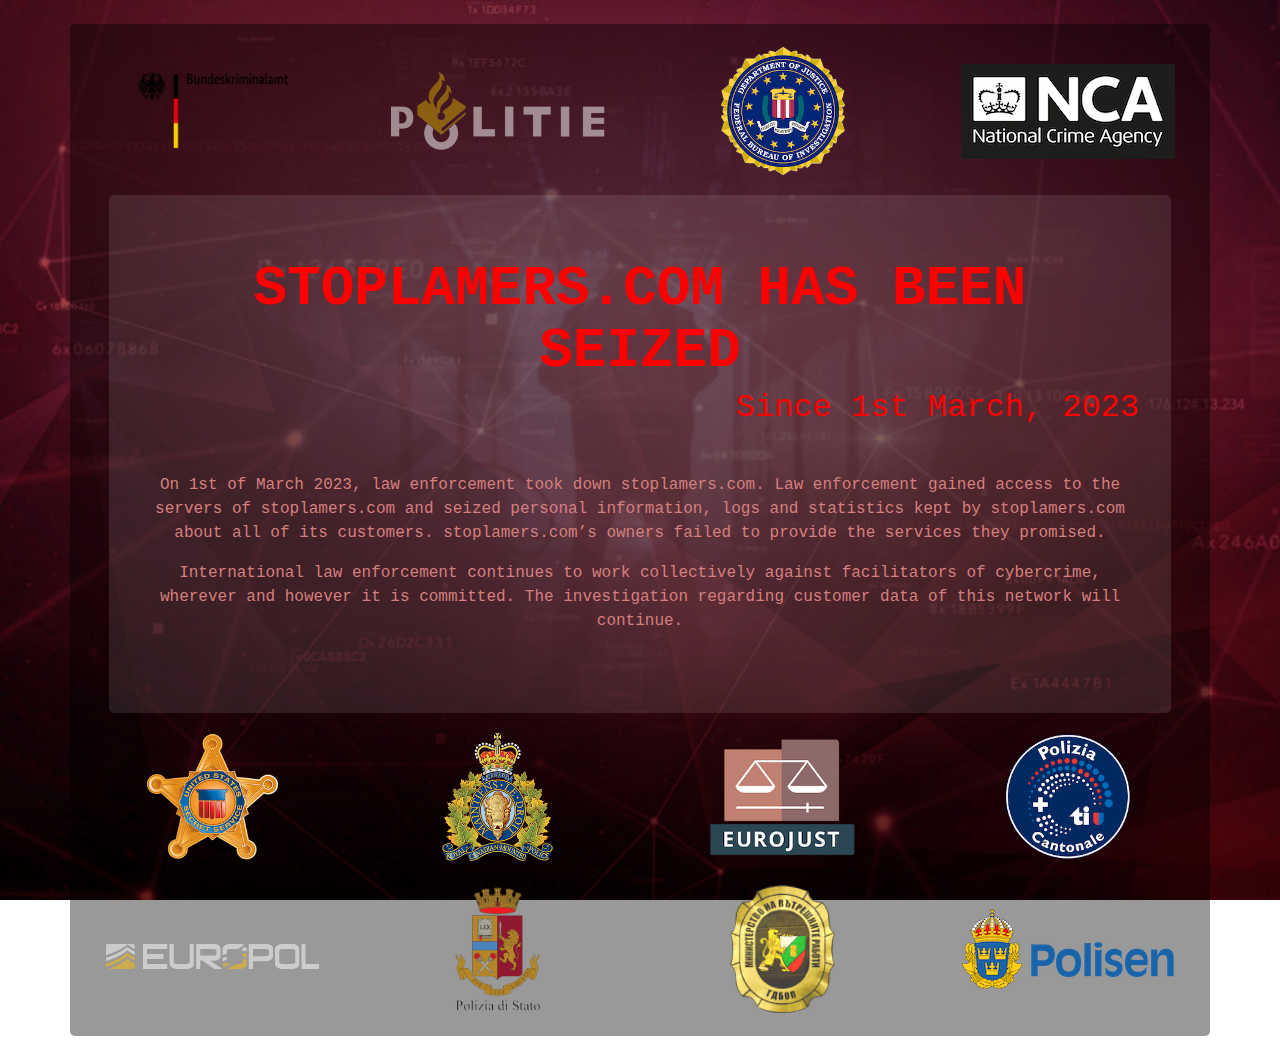
==== index.html @ c47a8658 "Update index.html" ====
<!DOCTYPE html>
<html lang="en">
<head>
    <meta http-equiv="Content-Type" content="text/html; charset=UTF-8" />
    <meta name="viewport" content="width=device-width, initial-scale=1" />
    <title>This domain has been seized</title>
    <link href="css/bootstrap.min.css" rel="stylesheet" />
    <link href="css/template.css" rel="stylesheet" />
</head>
<body>
    <div class="container">
		<div class="row logobox">
			<div class="col-md-3 flexbox">
		        <img src="images/BKA.png">
			</div>
			<div class="col-md-3 flexbox">
	            <img src="images/NL.png">
	        </div>
	        <div class="col-md-3 flexbox">
	        	<img src="images/FBI.png">
	        </div>
	        			<div class="col-md-3 flexbox">
	        	<img src="images/NCA.png">
	        </div>
	    </div>
	    <div class="row logobox">

		</div>
		<script type="text/javascript" src="puny-min.js"></script>
	    <script>
      		var rawDomainName = "stoplamers.com"
      		var domainName = "stoplamers.com"
      	</script>
	    <div class="jumbotron">
			<h1 class="display-3">stoplamers.com has been seized</h1>
			<h3 class="display-2">Since 1st March, 2023</h3>
			<br>
	        <p class="lead">

	        </p>
	        <p class="lead">
	          On 1st of March 2023, law enforcement took down stoplamers.com. Law enforcement gained access to the servers of stoplamers.com and seized personal information, logs and statistics kept by stoplamers.com about all of its customers. stoplamers.com’s owners failed to provide the services they promised.
	        </p>
	        <p class="lead">
	          International law enforcement continues to work collectively against facilitators of cybercrime, wherever and however it is committed. The investigation regarding customer data of this network will continue.
			</p>
	    </div>

		<div class="row logobox">
            <div class="col-md-3 flexbox">
                <img src="images/USSS.png">
            </div>
            <div class="col-md-3 flexbox">
                <img src="images/RCMP.png">
            </div>
            <div class="col-md-3 flexbox">
                <img src="images/Eurojust.png">
            </div>
            <div class="col-md-3 flexbox">
                <img src="images/CH.png">
            </div>
		</div>
		<div class="row logobox top-buffer">
			<div class="col-md-3 flexbox">
            	<img src="images/europol.png">
            </div>
            <div class="col-md-3 flexbox">
            	<img src="images/IT.png">
            </div>
            <div class="col-md-3 flexbox">
                <img src="images/BG.png">
            </div>
            <div class="col-md-3 flexbox">
                <img src="images/Polisen.png">
            </div>
        </div>
    </div>
</body>
</html>
---- css/template.css ----
body {
  padding-top: 1.5rem;
  padding-bottom: 1.5rem;

  background: #fff url('../images/background.jpg') no-repeat center fixed;
  background-size: cover;
  color: #fff;
}

.display-3 {
	font-weight: 600;
	font-size: 3.5rem;
	text-transform: uppercase;
  color: red;
  animation: blinker 1s linear infinite;
  font-family: Consolas, monaco, monospace;
}

.display-2 {
	font-family: Consolas, monaco, monospace;
	font-size: 2rem;
	text-align: right;
  font-family: Consolas, monaco, monospace;
  color: red;
}

.lead {
  font-family: Consolas, monaco, monospace;
	font-size: 1rem;
  color: #D47F7F;
}

.header {
  padding-bottom: 1rem;
  border-bottom: .05rem solid #e5e5e5;
}

.header h3 {
  margin-top: 0;
  margin-bottom: 0;
  line-height: 3rem;
  color: #fff;
}

body > .container {
  background-color: rgba(0, 0, 0, 0.4);
  padding: 15px;
  border-radius: .3rem;
}

@keyframes blinker {
  50% {
    opacity: 0;
  }
}

@media (min-width: 48em) {
  .container {
    max-width: 80rem;
  }
}
.container-narrow > hr {
  margin: 2rem 0;
}

.jumbotron {
  text-align: center;
  background-color: rgba(255, 255, 255, 0.1);
  border-bottom: .05rem solid #e5e5e5;
  margin: .75rem 1.5rem;
}
mark {
  color: white;
  background-color: red;
}

.marketing {
  margin: 3rem 0;
}
.marketing p + h4 {
  margin-top: 1.5rem;
}

@media screen and (min-width: 48em) {
  .header,
  .marketing,
  .jumbotron {
    border-bottom: 0;
  }
}

img {
    max-height: 8em;
    max-width: 15em;
    display: block;
    margin: 0 auto;
    margin: 0.5rem;
}

.flexbox {
	display: flex;
    flex-flow: column;
    justify-content: center;
    align-items: center;
}

.container-fluid img {
    max-height: 6em;
    display: block;
    margin: 0 auto;
}

.logobox .container {
    justify-content: center;
    align-items: center;
}

.top-buffer {
	margin-top:0.5rem;
}
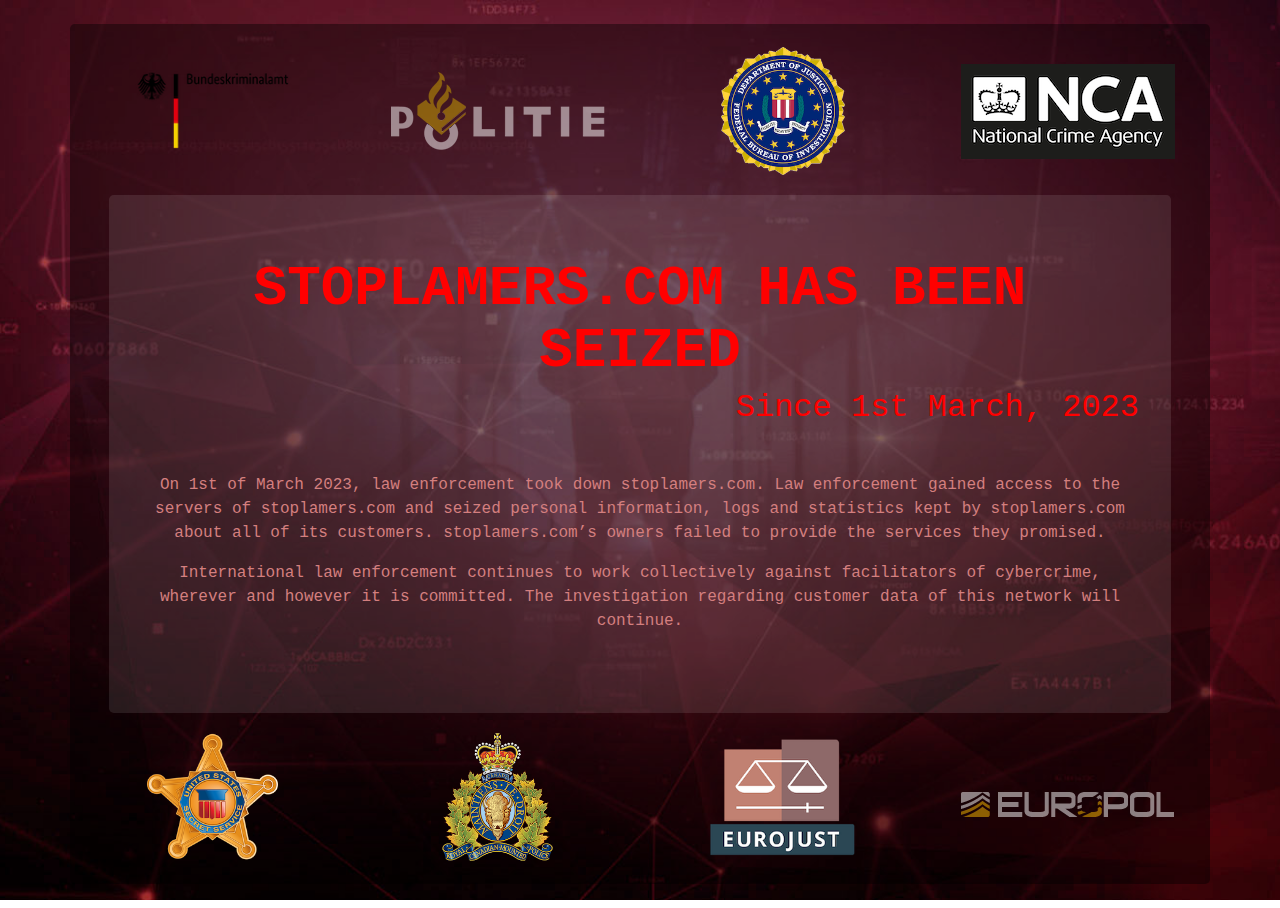
==== commit 4c3c0eff: "Update index.html" ====
--- a/index.html
+++ b/index.html
@@ -57,23 +57,9 @@
                 <img src="images/Eurojust.png">
             </div>
             <div class="col-md-3 flexbox">
-                <img src="images/CH.png">
+                <img src="images/europol.png">
             </div>
 		</div>
-		<div class="row logobox top-buffer">
-			<div class="col-md-3 flexbox">
-            	<img src="images/europol.png">
-            </div>
-            <div class="col-md-3 flexbox">
-            	<img src="images/IT.png">
-            </div>
-            <div class="col-md-3 flexbox">
-                <img src="images/BG.png">
-            </div>
-            <div class="col-md-3 flexbox">
-                <img src="images/Polisen.png">
-            </div>
-        </div>
     </div>
 </body>
 </html>
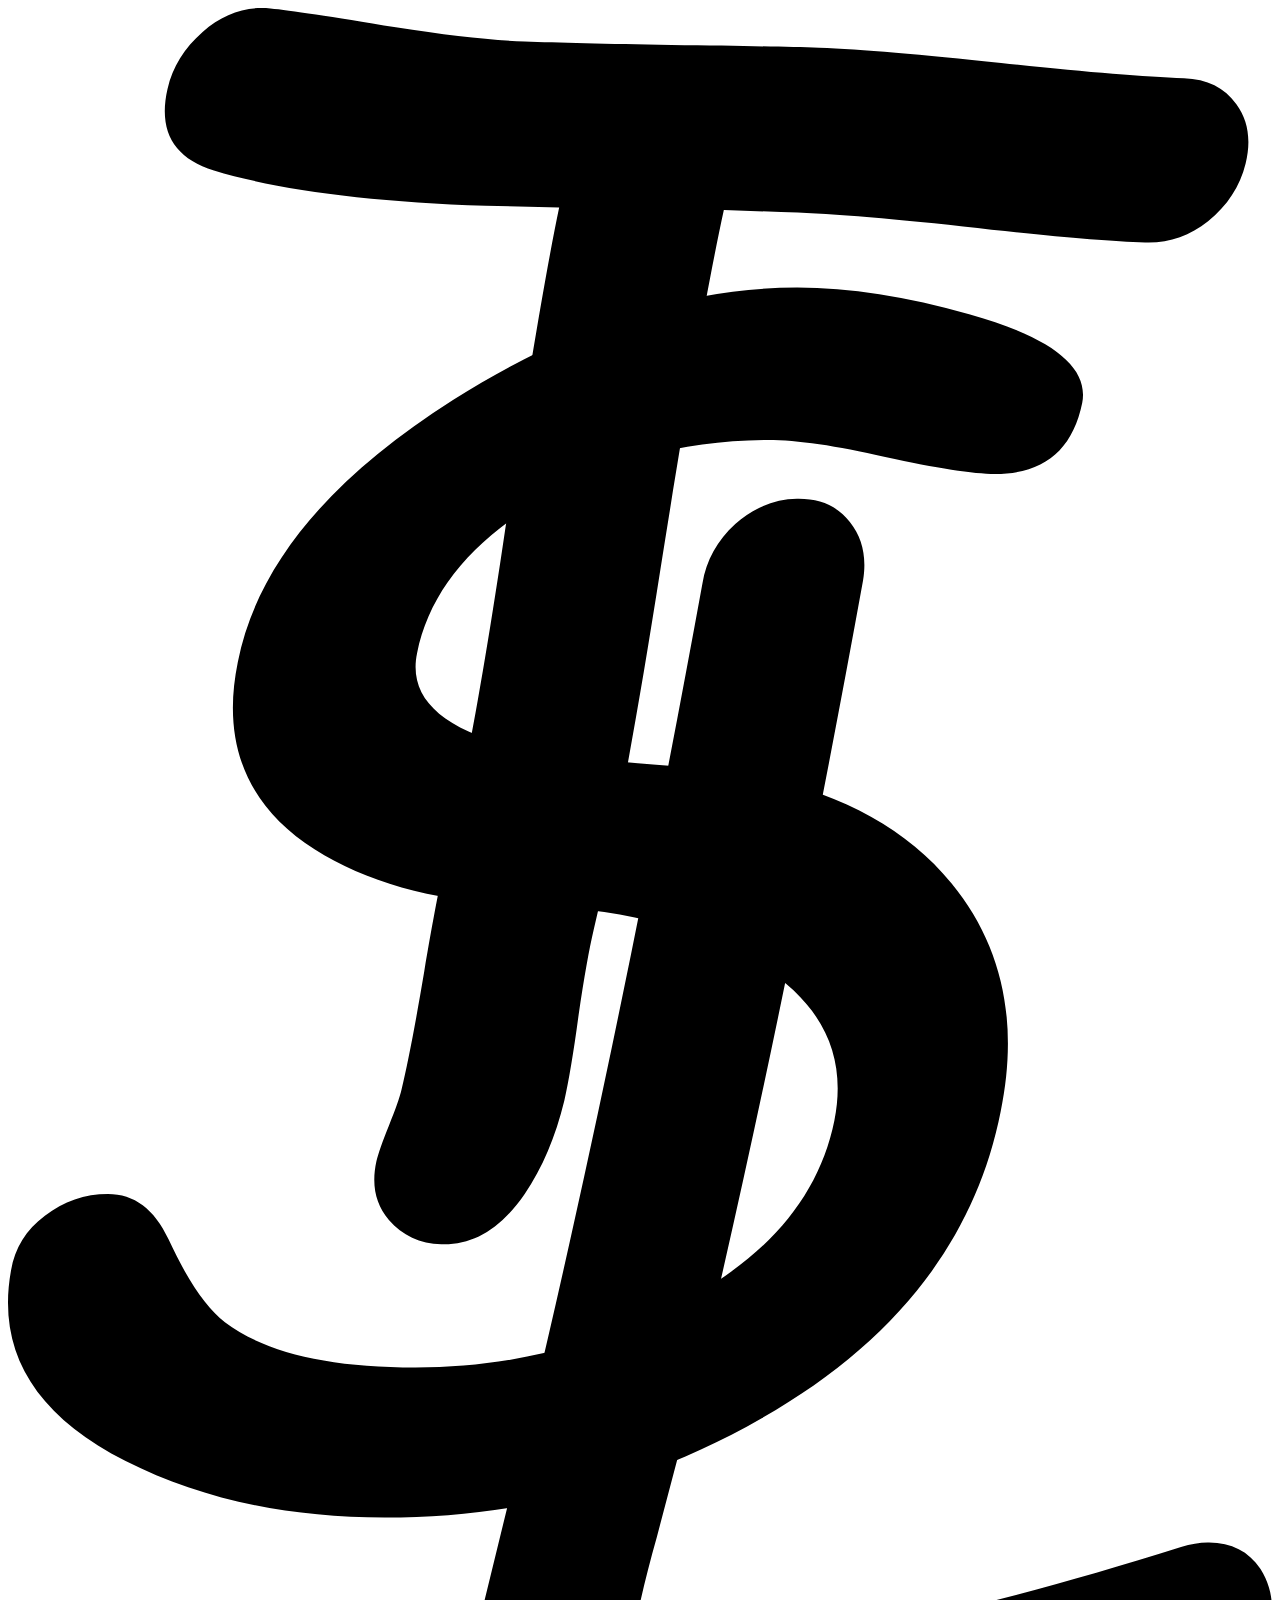
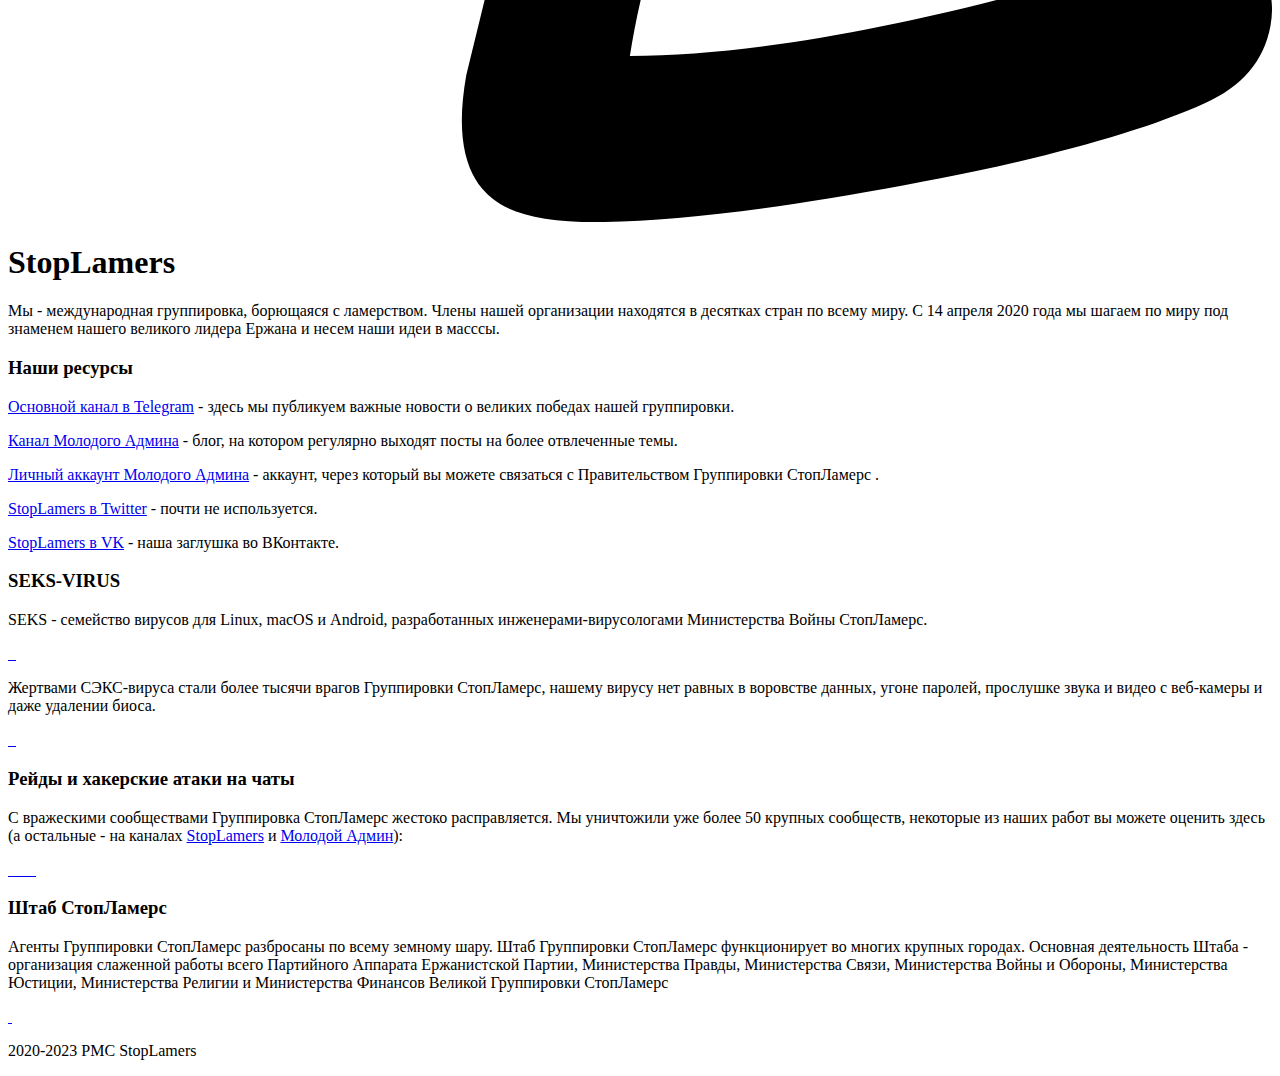
==== commit a0c89d0b: "a" ====
--- a/index.html
+++ b/index.html
@@ -1,65 +1,182 @@
-<!DOCTYPE html>
-<html lang="en">
-<head>
-    <meta http-equiv="Content-Type" content="text/html; charset=UTF-8" />
-    <meta name="viewport" content="width=device-width, initial-scale=1" />
-    <title>This domain has been seized</title>
-    <link href="css/bootstrap.min.css" rel="stylesheet" />
-    <link href="css/template.css" rel="stylesheet" />
-</head>
-<body>
-    <div class="container">
-		<div class="row logobox">
-			<div class="col-md-3 flexbox">
-		        <img src="images/BKA.png">
-			</div>
-			<div class="col-md-3 flexbox">
-	            <img src="images/NL.png">
-	        </div>
-	        <div class="col-md-3 flexbox">
-	        	<img src="images/FBI.png">
-	        </div>
-	        			<div class="col-md-3 flexbox">
-	        	<img src="images/NCA.png">
-	        </div>
-	    </div>
-	    <div class="row logobox">
+<html>
+    <head>
+        <title>
+            StopLamers
+        </title>
+        <meta charset="UTF-8">
+        <meta name="viewport" content="width=device-width, minimum-scale=1.0">
+        <link rel="stylesheet" href="a.css">
+        <link rel="icon" href="av1x1-1.png.ico">
+        <link rel="stylesheet" href="photoswipe.css">
+    </head>
+    <body>
+        <div id="all">
+            <img src="tsl.svg" id="tsl" alt="герб">
+            <h1>StopLamers</h1>
+            <p>Мы - международная группировка, борющаяся с ламерством. Члены нашей организации находятся в десятках стран по всему миру. С 14 апреля 2020 года мы шагаем по миру под знаменем нашего великого лидера Ержана и несем наши идеи в масссы.</p>
+            <h3>Наши ресурсы</h3>
+            <p><a href="https://t.me/RealStopLamers">Основной канал в Telegram</a> - здесь мы публикуем важные новости о великих победах нашей группировки.</p>
+            <p><a href="https://t.me/Lamers_RU">Канал Молодого Админа</a> - блог, на котором регулярно выходят посты на более отвлеченные темы.</p>
+            <p><a href="https://t.me/STLMolodoyAdmin">Личный аккаунт Молодого Админа</a> - аккаунт, через который вы можете связаться с Правительством Группировки СтопЛамерс .</p>
+            <p><a href="https://twitter.com/StopLamers">StopLamers в Twitter</a> - почти не используется. </p>
+            <p><a href="https://vk.com/godofgnome">StopLamers в VK</a> - наша заглушка во ВКонтакте. </p>
 
-		</div>
-		<script type="text/javascript" src="puny-min.js"></script>
-	    <script>
-      		var rawDomainName = "stoplamers.com"
-      		var domainName = "stoplamers.com"
-      	</script>
-	    <div class="jumbotron">
-			<h1 class="display-3">stoplamers.com has been seized</h1>
-			<h3 class="display-2">Since 1st March, 2023</h3>
-			<br>
-	        <p class="lead">
+            <h3>SEKS-VIRUS</h3>
+            <p>SEKS - семейство вирусов для Linux, macOS и Android, разработанных инженерами-вирусологами Министерства Войны СтопЛамерс.</p>
+            <div class="gallery-post" id="gallery0">
+                <a href="files/ogon.jpg" 
+                    data-pswp-width="1600" 
+                    data-pswp-height="1269" 
+                    target="_blank">
+                    <img src="files/thumbs/ogon.jpg" alt="" />
+                </a>
+                <a href="files/sex-superman.jpg" 
+                    data-pswp-width="1200" 
+                    data-pswp-height="2000" 
+                    target="_blank">
+                    <img src="files/thumbs/sex-superman.jpg" alt="" />
+                <a href="files/na-linuks-net.jpg" 
+                    data-pswp-width="1014" 
+                    data-pswp-height="1280" 
+                    target="_blank">
+                    <img src="files/thumbs/na-linuks-net.jpg" alt="" />
+                </a>
+            </div>
+            <p>Жертвами СЭКС-вируса стали более тысячи врагов Группировки СтопЛамерс, нашему вирусу нет равных в воровстве данных, угоне паролей, прослушке звука и видео с веб-камеры и даже удалении биоса. </p>
+            <div class="gallery-post" id="gallery0">
+                <a href="files/seks-1.jpg" 
+                    data-pswp-width="851" 
+                    data-pswp-height="260" 
+                    target="_blank">
+                    <img src="files/thumbs/seks-1.jpg" alt="" />
+                </a>
+                <a href="files/seks-2.jpg" 
+                    data-pswp-width="576" 
+                    data-pswp-height="517" 
+                    target="_blank">
+                    <img src="files/thumbs/seks-2.jpg" alt="" />
+                <a href="files/seks-3.jpg" 
+                    data-pswp-width="667" 
+                    data-pswp-height="548" 
+                    target="_blank">
+                    <img src="files/thumbs/seks-3.jpg" alt="" />
+                </a>
+            </div>
+            <h3>Рейды и хакерские атаки на чаты</h3>
+            <p>С вражескими сообществами Группировка СтопЛамерс жестоко расправляется. Мы уничтожили уже более 50 крупных сообществ, некоторые из наших работ вы можете оценить здесь (а остальные - на каналах <a href="https://t.me/RealStopLamers">StopLamers</a> и <a href="https://t.me/Lamers_RU">Молодой Админ</a>):</p>
+            <div class="gallery-post" id="gallery0">
+                <a href="files/buds-before.jpg" 
+                    data-pswp-width="576" 
+                    data-pswp-height="1193" 
+                    target="_blank">
+                    <img src="files/thumbs/buds-before.jpg" alt="" />
+                </a>
+                <a href="files/buds-raid.jpg" 
+                    data-pswp-width="550" 
+                    data-pswp-height="540" 
+                    target="_blank">
+                    <img src="files/thumbs/buds-raid.jpg" alt="" />
 
-	        </p>
-	        <p class="lead">
-	          On 1st of March 2023, law enforcement took down stoplamers.com. Law enforcement gained access to the servers of stoplamers.com and seized personal information, logs and statistics kept by stoplamers.com about all of its customers. stoplamers.com’s owners failed to provide the services they promised.
-	        </p>
-	        <p class="lead">
-	          International law enforcement continues to work collectively against facilitators of cybercrime, wherever and however it is committed. The investigation regarding customer data of this network will continue.
-			</p>
-	    </div>
+                <a href="files/turk-before.jpg" 
+                    data-pswp-width="576" 
+                    data-pswp-height="1214" 
+                    target="_blank">
+                    <img src="files/thumbs/turk-before.jpg" alt="" />
+                </a>
+                <a href="files/turk-raid.jpg" 
+                    data-pswp-width="576" 
+                    data-pswp-height="1161" 
+                    target="_blank">
+                    <img src="files/thumbs/turk-raid.jpg" alt="" />
+                </a>
 
-		<div class="row logobox">
-            <div class="col-md-3 flexbox">
-                <img src="images/USSS.png">
+                <a href="files/osel-before.jpg" 
+                    data-pswp-width="590" 
+                    data-pswp-height="1216" 
+                    target="_blank">
+                    <img src="files/thumbs/osel-before.jpg" alt="" />
+                </a>
+                <a href="files/osel-raid.jpg" 
+                    data-pswp-width="715" 
+                    data-pswp-height="1280" 
+                    target="_blank">
+                    <img src="files/thumbs/osel-raid.jpg" alt="" />
+                </a>
+
+                <a href="files/rectal.jpg" 
+                    data-pswp-width="626"
+                    data-pswp-height="1280" 
+                    target="_blank">
+                    <img src="files/thumbs/rectal.jpg" alt="" />
+                </a>
+                <a href="files/osworld.jpg" 
+                data-pswp-width="576" 
+                data-pswp-height="1166" 
+                target="_blank">
+                <img src="files/thumbs/osworld.jpg" alt="" />
+                </a>
             </div>
-            <div class="col-md-3 flexbox">
-                <img src="images/RCMP.png">
+            <h3>Штаб СтопЛамерс</h3>
+            <p>Агенты Группировки СтопЛамерс разбросаны по всему земному шару. Штаб Группировки СтопЛамерс функционирует во многих крупных городах. Основная деятельность Штаба - организация слаженной работы всего Партийного Аппарата Ержанистской Партии, Министерства Правды, Министерства Связи, Министерства Войны и Обороны, Министерства Юстиции, Министерства Религии и Министерства Финансов Великой Группировки СтопЛамерс</p>
+            <div class="gallery-post" id="gallery0">
+                <a href="files/shtab.jpg" 
+                    data-pswp-width="1280" 
+                    data-pswp-height="1280" 
+                    target="_blank">
+                    <img src="files/thumbs/shtab.jpg" alt="" />
+                </a>
+                <a href="files/merin.jpg" 
+                    data-pswp-width="534" 
+                    data-pswp-height="618" 
+                    target="_blank">
+                    <img src="files/thumbs/merin.jpg" alt="" />
+                </a>
             </div>
-            <div class="col-md-3 flexbox">
-                <img src="images/Eurojust.png">
-            </div>
-            <div class="col-md-3 flexbox">
-                <img src="images/europol.png">
-            </div>
-		</div>
-    </div>
-</body>
+        </div>
+        <div id="footer">
+            <p>2020-2023 PMC StopLamers</p>
+        </div>
+        <script type="module">
+            import PhotoSwipeLightbox from './photoswipe-lightbox.esm.min.js';
+            const lightbox = new PhotoSwipeLightbox({
+              gallery: '#gallery0',
+              children: 'a',
+              pswpModule: () => import('./photoswipe.esm.min.js'),
+            });
+            lightbox.on('uiRegister', function() {
+            lightbox.pswp.ui.registerElement({
+                name: 'download-button',
+                order: 8,
+                isButton: true,
+                tagName: 'a',
+
+                // SVG with outline
+                html: {
+                isCustomSVG: true,
+                inner: '<path d="M20.5 14.3 17.1 18V10h-2.2v7.9l-3.4-3.6L10 16l6 6.1 6-6.1ZM23 23H9v2h14Z" id="pswp__icn-download"/>',
+                outlineID: 'pswp__icn-download'
+                },
+
+                // Or provide full svg:
+                // html: '<svg width="32" height="32" viewBox="0 0 32 32" aria-hidden="true" class="pswp__icn"><path d="M20.5 14.3 17.1 18V10h-2.2v7.9l-3.4-3.6L10 16l6 6.1 6-6.1ZM23 23H9v2h14Z" /></svg>',
+
+                // Or provide any other markup:
+                // html: '<i class="fa-solid fa-download"></i>' 
+
+                onInit: (el, pswp) => {
+                el.setAttribute('download', '');
+                el.setAttribute('target', '_blank');
+                el.setAttribute('rel', 'noopener');
+
+                pswp.on('change', () => {
+                    console.log('change');
+                    el.href = pswp.currSlide.data.src;
+                });
+                }
+            });
+            });
+
+            lightbox.init();
+        </script>
+    </body>
 </html>
--- a/photoswipe.css
+++ b/photoswipe.css
@@ -0,0 +1,420 @@
+/*! PhotoSwipe main CSS by Theerha-Stoplamers */
+
+.pswp {
+    --pswp-bg: #000;
+    --pswp-placeholder-bg: #222;
+    
+  
+    --pswp-root-z-index: 100000;
+    
+    --pswp-preloader-color: rgba(79, 79, 79, 0.4);
+    --pswp-preloader-color-secondary: rgba(255, 255, 255, 0.9);
+    
+    /* defined via js:
+    --pswp-transition-duration: 333ms; */
+    
+    --pswp-icon-color: #fff;
+    --pswp-icon-color-secondary: #4f4f4f;
+    --pswp-icon-stroke-color: #4f4f4f;
+    --pswp-icon-stroke-width: 2px;
+  
+    --pswp-error-text-color: var(--pswp-icon-color);
+  }
+  
+  
+  /*
+      Styles for basic PhotoSwipe (pswp) functionality (sliding area, open/close transitions)
+  */
+  
+  .pswp {
+      position: fixed;
+      top: 0;
+      left: 0;
+      width: 100%;
+      height: 100%;
+      z-index: var(--pswp-root-z-index);
+      display: none;
+      touch-action: none;
+      outline: 0;
+      opacity: 0.003;
+      contain: layout style size;
+      -webkit-tap-highlight-color: rgba(0, 0, 0, 0);
+  }
+  
+  /* Prevents focus outline on the root element,
+    (it may be focused initially) */
+  .pswp:focus {
+    outline: 0;
+  }
+  
+  .pswp * {
+    box-sizing: border-box;
+  }
+  
+  .pswp img {
+    max-width: none;
+  }
+  
+  .pswp--open {
+      display: block;
+  }
+  
+  .pswp,
+  .pswp__bg {
+      transform: translateZ(0);
+      will-change: opacity;
+  }
+  
+  .pswp__bg {
+    opacity: 0.005;
+      background: var(--pswp-bg);
+  }
+  
+  .pswp,
+  .pswp__scroll-wrap {
+      overflow: hidden;
+  }
+  
+  .pswp__scroll-wrap,
+  .pswp__bg,
+  .pswp__container,
+  .pswp__item,
+  .pswp__content,
+  .pswp__img,
+  .pswp__zoom-wrap {
+      position: absolute;
+      top: 0;
+      left: 0;
+      width: 100%;
+      height: 100%;
+  }
+  
+  .pswp__img,
+  .pswp__zoom-wrap {
+      width: auto;
+      height: auto;
+  }
+  
+  .pswp--click-to-zoom.pswp--zoom-allowed .pswp__img {
+      cursor: -webkit-zoom-in;
+      cursor: -moz-zoom-in;
+      cursor: zoom-in;
+  }
+  
+  .pswp--click-to-zoom.pswp--zoomed-in .pswp__img {
+      cursor: move;
+      cursor: -webkit-grab;
+      cursor: -moz-grab;
+      cursor: grab;
+  }
+  
+  .pswp--click-to-zoom.pswp--zoomed-in .pswp__img:active {
+    cursor: -webkit-grabbing;
+    cursor: -moz-grabbing;
+    cursor: grabbing;
+  }
+  
+  /* :active to override grabbing cursor */
+  .pswp--no-mouse-drag.pswp--zoomed-in .pswp__img,
+  .pswp--no-mouse-drag.pswp--zoomed-in .pswp__img:active,
+  .pswp__img {
+      cursor: -webkit-zoom-out;
+      cursor: -moz-zoom-out;
+      cursor: zoom-out;
+  }
+  
+  
+  /* Prevent selection and tap highlights */
+  .pswp__container,
+  .pswp__img,
+  .pswp__button,
+  .pswp__counter {
+      -webkit-user-select: none;
+      -moz-user-select: none;
+      -ms-user-select: none;
+      user-select: none;
+  }
+  
+  .pswp__item {
+      /* z-index for fade transition */
+      z-index: 1;
+      overflow: hidden;
+  }
+  
+  .pswp__hidden {
+      display: none !important;
+  }
+  
+  /* Allow to click through pswp__content element, but not its children */
+  .pswp__content {
+    pointer-events: none;
+  }
+  .pswp__content > * {
+    pointer-events: auto;
+  }
+  
+  
+  /*
+  
+    PhotoSwipe UI
+  
+  */
+  
+  /*
+      Error message appears when image is not loaded
+      (JS option errorMsg controls markup)
+  */
+  .pswp__error-msg-container {
+    display: grid;
+  }
+  .pswp__error-msg {
+      margin: auto;
+      font-size: 1em;
+      line-height: 1;
+      color: var(--pswp-error-text-color);
+  }
+  
+  /*
+  class pswp__hide-on-close is applied to elements that
+  should hide (for example fade out) when PhotoSwipe is closed
+  and show (for example fade in) when PhotoSwipe is opened
+   */
+  .pswp .pswp__hide-on-close {
+      opacity: 0.005;
+      will-change: opacity;
+      transition: opacity var(--pswp-transition-duration) cubic-bezier(0.4, 0, 0.22, 1);
+      z-index: 10; /* always overlap slide content */
+      pointer-events: none; /* hidden elements should not be clickable */
+  }
+  
+  /* class pswp--ui-visible is added when opening or closing transition starts */
+  .pswp--ui-visible .pswp__hide-on-close {
+      opacity: 1;
+      pointer-events: auto;
+  }
+  
+  /* <button> styles, including css reset */
+  .pswp__button {
+      position: relative;
+      display: block;
+      width: 50px;
+      height: 60px;
+      padding: 0;
+      margin: 0;
+      overflow: hidden;
+      cursor: pointer;
+      background: none;
+      border: 0;
+      box-shadow: none;
+      opacity: 0.85;
+      -webkit-appearance: none;
+      -webkit-touch-callout: none;
+  }
+  
+  .pswp__button:hover,
+  .pswp__button:active,
+  .pswp__button:focus {
+    transition: none;
+    padding: 0;
+    background: none;
+    border: 0;
+    box-shadow: none;
+    opacity: 1;
+  }
+  
+  .pswp__button:disabled {
+    opacity: 0.3;
+    cursor: auto;
+  }
+  
+  .pswp__icn {
+    fill: var(--pswp-icon-color);
+    color: var(--pswp-icon-color-secondary);
+  }
+  
+  .pswp__icn {
+    position: absolute;
+    top: 14px;
+    left: 9px;
+    width: 32px;
+    height: 32px;
+    overflow: hidden;
+    pointer-events: none;
+  }
+  
+  .pswp__icn-shadow {
+    stroke: var(--pswp-icon-stroke-color);
+    stroke-width: var(--pswp-icon-stroke-width);
+    fill: none;
+  }
+  
+  .pswp__icn:focus {
+      outline: 0;
+  }
+  
+  /*
+      div element that matches size of large image,
+      large image loads on top of it,
+      used when msrc is not provided
+  */
+  div.pswp__img--placeholder,
+  .pswp__img--with-bg {
+      background: var(--pswp-placeholder-bg);
+  }
+  
+  .pswp__top-bar {
+      position: absolute;
+      left: 0;
+      top: 0;
+      width: 100%;
+      height: 60px;
+      display: flex;
+    flex-direction: row;
+    justify-content: flex-end;
+      z-index: 10;
+  
+      /* allow events to pass through top bar itself */
+      pointer-events: none !important;
+  }
+  .pswp__top-bar > * {
+    pointer-events: auto;
+    /* this makes transition significantly more smooth,
+       even though inner elements are not animated */
+    will-change: opacity;
+  }
+  
+  
+  /*
+  
+    Close button
+  
+  */
+  .pswp__button--close {
+    margin-right: 6px;
+  }
+  
+  
+  /*
+  
+    Arrow buttons
+  
+  */
+  .pswp__button--arrow {
+    position: absolute;
+    top: 0;
+    width: 75px;
+    height: 100px;
+    top: 50%;
+    margin-top: -50px;
+  }
+  
+  .pswp__button--arrow:disabled {
+    display: none;
+    cursor: default;
+  }
+  
+  .pswp__button--arrow .pswp__icn {
+    top: 50%;
+    margin-top: -30px;
+    width: 60px;
+    height: 60px;
+    background: none;
+    border-radius: 0;
+  }
+  
+  .pswp--one-slide .pswp__button--arrow {
+    display: none;
+  }
+  
+  /* hide arrows on touch screens */
+  .pswp--touch .pswp__button--arrow {
+    visibility: hidden;
+  }
+  
+  /* show arrows only after mouse was used */
+  .pswp--has_mouse .pswp__button--arrow {
+    visibility: visible;
+  }
+  
+  .pswp__button--arrow--prev {
+    right: auto;
+    left: 0px;
+  }
+  
+  .pswp__button--arrow--next {
+    right: 0px;
+  }
+  .pswp__button--arrow--next .pswp__icn {
+    left: auto;
+    right: 14px;
+    /* flip horizontally */
+    transform: scale(-1, 1);
+  }
+  
+  /*
+  
+    Zoom button
+  
+  */
+  .pswp__button--zoom {
+    display: none;
+  }
+  
+  .pswp--zoom-allowed .pswp__button--zoom {
+    display: block;
+  }
+  
+  /* "+" => "-" */
+  .pswp--zoomed-in .pswp__zoom-icn-bar-v {
+    display: none;
+  }
+  
+  
+  /*
+  
+    Loading indicator
+  
+  */
+  .pswp__preloader {
+    position: relative;
+    overflow: hidden;
+    width: 50px;
+    height: 60px;
+    margin-right: auto;
+  }
+  
+  .pswp__preloader .pswp__icn {
+    opacity: 0;
+    transition: opacity 0.2s linear;
+    animation: pswp-clockwise 600ms linear infinite;
+  }
+  
+  .pswp__preloader--active .pswp__icn {
+    opacity: 0.85;
+  }
+  
+  @keyframes pswp-clockwise {
+    0% { transform: rotate(0deg); }
+    100% { transform: rotate(360deg); }
+  }
+  
+  
+  /*
+  
+    "1 of 10" counter
+  
+  */
+  .pswp__counter {
+    height: 30px;
+    margin-top: 15px;
+    margin-inline-start: 20px;
+    font-size: 14px;
+    line-height: 30px;
+    color: var(--pswp-icon-color);
+    text-shadow: 1px 1px 3px var(--pswp-icon-color-secondary);
+    opacity: 0.85;
+  }
+  
+  .pswp--one-slide .pswp__counter {
+    display: none;
+  }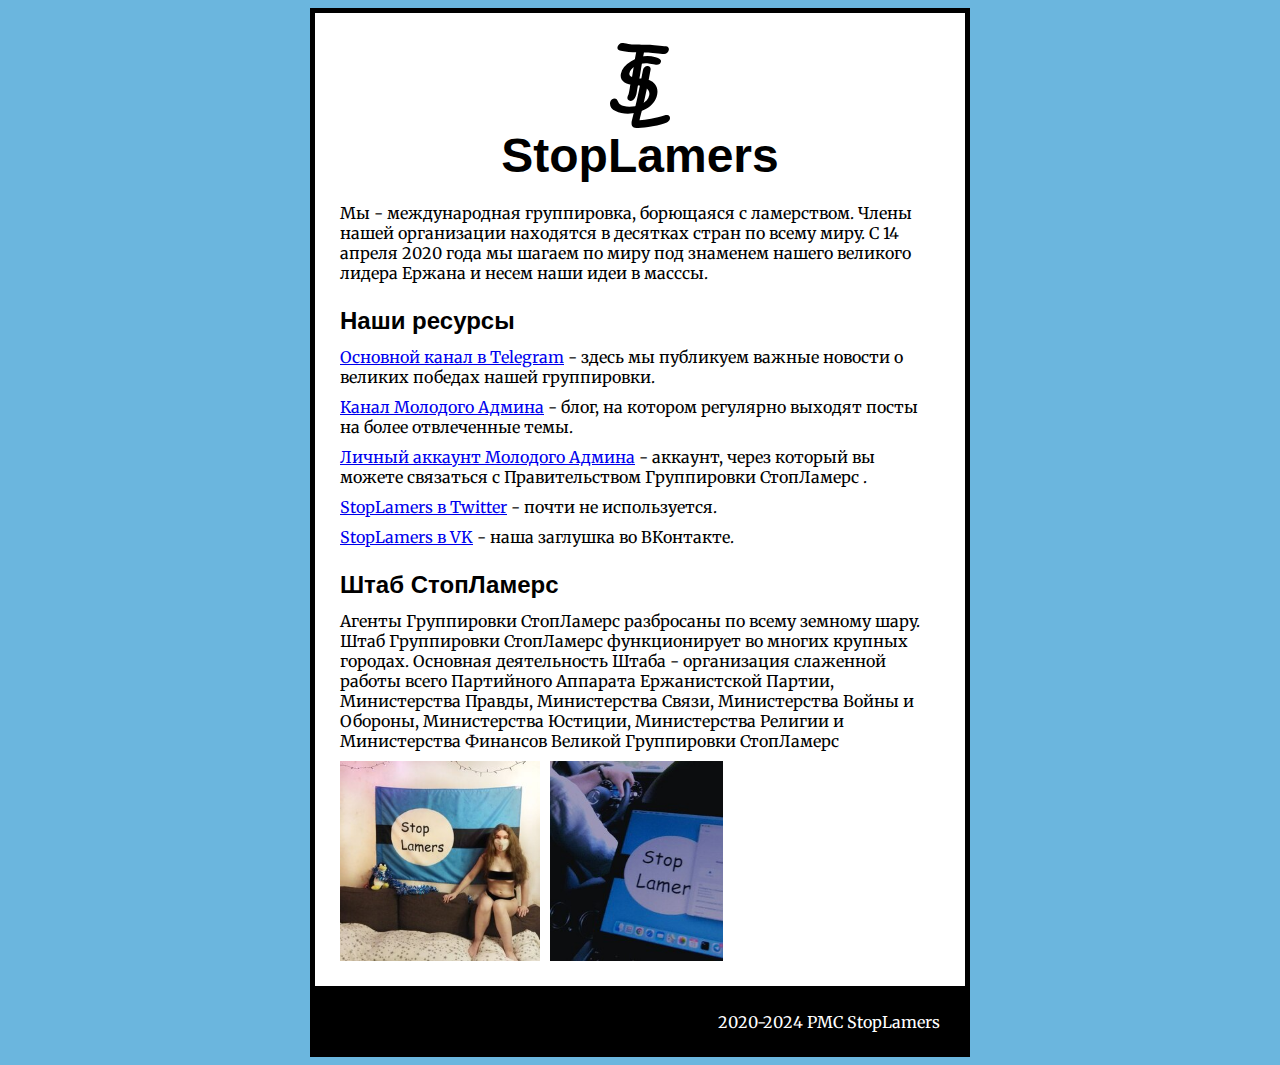
==== commit 09b756c7: "add images" ====
--- a/index.html
+++ b/index.html
@@ -21,101 +21,6 @@
             <p><a href="https://twitter.com/StopLamers">StopLamers в Twitter</a> - почти не используется. </p>
             <p><a href="https://vk.com/godofgnome">StopLamers в VK</a> - наша заглушка во ВКонтакте. </p>
 
-            <h3>SEKS-VIRUS</h3>
-            <p>SEKS - семейство вирусов для Linux, macOS и Android, разработанных инженерами-вирусологами Министерства Войны СтопЛамерс.</p>
-            <div class="gallery-post" id="gallery0">
-                <a href="files/ogon.jpg" 
-                    data-pswp-width="1600" 
-                    data-pswp-height="1269" 
-                    target="_blank">
-                    <img src="files/thumbs/ogon.jpg" alt="" />
-                </a>
-                <a href="files/sex-superman.jpg" 
-                    data-pswp-width="1200" 
-                    data-pswp-height="2000" 
-                    target="_blank">
-                    <img src="files/thumbs/sex-superman.jpg" alt="" />
-                <a href="files/na-linuks-net.jpg" 
-                    data-pswp-width="1014" 
-                    data-pswp-height="1280" 
-                    target="_blank">
-                    <img src="files/thumbs/na-linuks-net.jpg" alt="" />
-                </a>
-            </div>
-            <p>Жертвами СЭКС-вируса стали более тысячи врагов Группировки СтопЛамерс, нашему вирусу нет равных в воровстве данных, угоне паролей, прослушке звука и видео с веб-камеры и даже удалении биоса. </p>
-            <div class="gallery-post" id="gallery0">
-                <a href="files/seks-1.jpg" 
-                    data-pswp-width="851" 
-                    data-pswp-height="260" 
-                    target="_blank">
-                    <img src="files/thumbs/seks-1.jpg" alt="" />
-                </a>
-                <a href="files/seks-2.jpg" 
-                    data-pswp-width="576" 
-                    data-pswp-height="517" 
-                    target="_blank">
-                    <img src="files/thumbs/seks-2.jpg" alt="" />
-                <a href="files/seks-3.jpg" 
-                    data-pswp-width="667" 
-                    data-pswp-height="548" 
-                    target="_blank">
-                    <img src="files/thumbs/seks-3.jpg" alt="" />
-                </a>
-            </div>
-            <h3>Рейды и хакерские атаки на чаты</h3>
-            <p>С вражескими сообществами Группировка СтопЛамерс жестоко расправляется. Мы уничтожили уже более 50 крупных сообществ, некоторые из наших работ вы можете оценить здесь (а остальные - на каналах <a href="https://t.me/RealStopLamers">StopLamers</a> и <a href="https://t.me/Lamers_RU">Молодой Админ</a>):</p>
-            <div class="gallery-post" id="gallery0">
-                <a href="files/buds-before.jpg" 
-                    data-pswp-width="576" 
-                    data-pswp-height="1193" 
-                    target="_blank">
-                    <img src="files/thumbs/buds-before.jpg" alt="" />
-                </a>
-                <a href="files/buds-raid.jpg" 
-                    data-pswp-width="550" 
-                    data-pswp-height="540" 
-                    target="_blank">
-                    <img src="files/thumbs/buds-raid.jpg" alt="" />
-
-                <a href="files/turk-before.jpg" 
-                    data-pswp-width="576" 
-                    data-pswp-height="1214" 
-                    target="_blank">
-                    <img src="files/thumbs/turk-before.jpg" alt="" />
-                </a>
-                <a href="files/turk-raid.jpg" 
-                    data-pswp-width="576" 
-                    data-pswp-height="1161" 
-                    target="_blank">
-                    <img src="files/thumbs/turk-raid.jpg" alt="" />
-                </a>
-
-                <a href="files/osel-before.jpg" 
-                    data-pswp-width="590" 
-                    data-pswp-height="1216" 
-                    target="_blank">
-                    <img src="files/thumbs/osel-before.jpg" alt="" />
-                </a>
-                <a href="files/osel-raid.jpg" 
-                    data-pswp-width="715" 
-                    data-pswp-height="1280" 
-                    target="_blank">
-                    <img src="files/thumbs/osel-raid.jpg" alt="" />
-                </a>
-
-                <a href="files/rectal.jpg" 
-                    data-pswp-width="626"
-                    data-pswp-height="1280" 
-                    target="_blank">
-                    <img src="files/thumbs/rectal.jpg" alt="" />
-                </a>
-                <a href="files/osworld.jpg" 
-                data-pswp-width="576" 
-                data-pswp-height="1166" 
-                target="_blank">
-                <img src="files/thumbs/osworld.jpg" alt="" />
-                </a>
-            </div>
             <h3>Штаб СтопЛамерс</h3>
             <p>Агенты Группировки СтопЛамерс разбросаны по всему земному шару. Штаб Группировки СтопЛамерс функционирует во многих крупных городах. Основная деятельность Штаба - организация слаженной работы всего Партийного Аппарата Ержанистской Партии, Министерства Правды, Министерства Связи, Министерства Войны и Обороны, Министерства Юстиции, Министерства Религии и Министерства Финансов Великой Группировки СтопЛамерс</p>
             <div class="gallery-post" id="gallery0">
@@ -134,7 +39,7 @@
             </div>
         </div>
         <div id="footer">
-            <p>2020-2023 PMC StopLamers</p>
+            <p>2020-2024 PMC StopLamers</p>
         </div>
         <script type="module">
             import PhotoSwipeLightbox from './photoswipe-lightbox.esm.min.js';
--- a/a.css
+++ b/a.css
@@ -0,0 +1,125 @@
+@import url('https://fonts.googleapis.com/css2?family=Merriweather&family=Playfair+Display:wght@700&display=swap');
+@import url('https://fonts.cdnfonts.com/css/comic-sans');
+
+#all {
+    background-color:#ffffff;
+    padding: 0 25px;
+    margin: 0 10%;
+    border: solid 5px black;
+    padding-bottom: 25px;
+}
+
+#footer {
+    background-color:black;
+    border: solid 5px black;
+    padding: 10 25px;
+    margin: 0 10%;
+    color: white;
+    text-align: right;
+}
+
+#tsl {
+    margin-top: 30px;
+    margin-bottom: 0;
+    display: block;
+    margin-left: auto;
+    margin-right: auto;
+    height: 64pt;
+    width: auto;
+}
+
+body {
+    background-color: #6bb6de; 
+    font-family: 'Merriweather', serif;
+}
+
+h1 {
+    margin-top: 0px;
+    text-align: center;
+    font-size: 36pt;
+    font-family: 'Comic Sans', sans-serif; 
+    margin-bottom: 20px;
+}
+
+h2 {
+    text-align: center;
+    font-size: 24pt;
+    font-family: 'Playfair Display', serif;
+    margin-bottom: 16px;
+}
+
+h3 {
+    text-align: left;
+    font-size: 18pt;
+    font-family: 'Comic Sans', sans-serif; 
+    margin-bottom: 12px;
+}
+
+p {
+    margin-top: 6px;
+    margin-bottom: 10px;
+}
+
+table {
+    width: 100%;
+}
+
+table, th, td {
+    border: 3px solid black;
+    border-collapse: collapse;
+}
+
+th, td {
+    padding: 2px 5px;
+}
+
+.gallery-post {
+    display: flex;
+    overflow: auto;
+}
+
+/* width */
+.gallery-post::-webkit-scrollbar {
+    width: 10px;
+}
+.gallery-post::-webkit-scrollbar-track {
+    background: black;
+}
+.gallery-post::-webkit-scrollbar-thumb {
+    background: #6bb6de;
+}
+.gallery-post::-webkit-scrollbar-thumb:hover {
+    background: #2989bc
+    ;
+}
+
+.gallery-post::-webkit-scrollbar-button {
+    width: 0;
+}
+
+.gallery-post > a > img {
+    height: 200px;
+    padding-right: 10px;
+}
+
+.gallery-post:last-child > img{
+    padding-right: 0px;
+}
+
+@media screen and (max-width:600px) {
+    body, html {
+        margin: 0;
+        background-color: white;
+    }
+    #all, #footer{
+        margin: 0;
+        border: 0;
+    }
+}
+
+@media screen and (min-width:1080px) {
+    #all, #footer {
+        margin: auto;
+        max-width: 600px;
+    }
+}
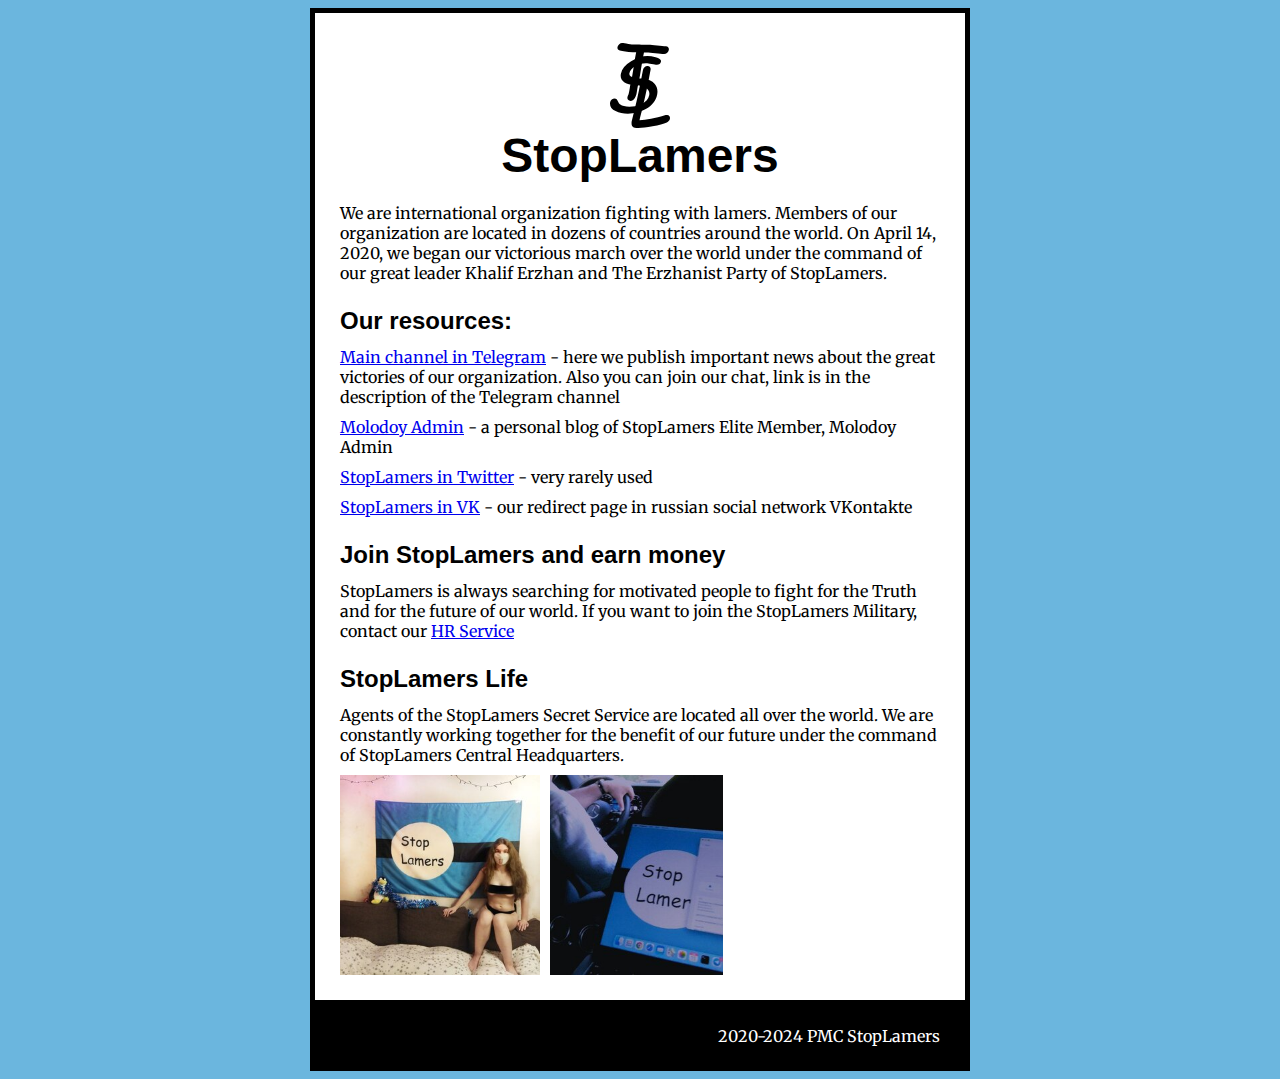
==== commit e8ac53df: "upd" ====
--- a/index.html
+++ b/index.html
@@ -13,16 +13,18 @@
         <div id="all">
             <img src="tsl.svg" id="tsl" alt="герб">
             <h1>StopLamers</h1>
-            <p>Мы - международная группировка, борющаяся с ламерством. Члены нашей организации находятся в десятках стран по всему миру. С 14 апреля 2020 года мы шагаем по миру под знаменем нашего великого лидера Ержана и несем наши идеи в масссы.</p>
-            <h3>Наши ресурсы</h3>
-            <p><a href="https://t.me/RealStopLamers">Основной канал в Telegram</a> - здесь мы публикуем важные новости о великих победах нашей группировки.</p>
-            <p><a href="https://t.me/Lamers_RU">Канал Молодого Админа</a> - блог, на котором регулярно выходят посты на более отвлеченные темы.</p>
-            <p><a href="https://t.me/STLMolodoyAdmin">Личный аккаунт Молодого Админа</a> - аккаунт, через который вы можете связаться с Правительством Группировки СтопЛамерс .</p>
-            <p><a href="https://twitter.com/StopLamers">StopLamers в Twitter</a> - почти не используется. </p>
-            <p><a href="https://vk.com/godofgnome">StopLamers в VK</a> - наша заглушка во ВКонтакте. </p>
+            <p>We are international organization fighting with lamers. Members of our organization are located in dozens of countries around the world. On April 14, 2020, we began our victorious march over the world under the command of our great leader Khalif Erzhan and The Erzhanist Party of StopLamers.</p>
+            <h3>Our resources:</h3>
+            <p><a href="https://t.me/RealStopLamers">Main channel in Telegram</a> - here we publish important news about the great victories of our organization. Also you can join our chat, link is in the description of the Telegram channel</p>
+            <p><a href="https://t.me/Lamers_RU">Molodoy Admin</a> - a personal blog of StopLamers Elite Member, Molodoy Admin</p>
+            <p><a href="https://twitter.com/StopLamers">StopLamers in Twitter</a> - very rarely used</p>
+            <p><a href="https://vk.com/godofgnome">StopLamers in VK</a> - our redirect page in russian social network VKontakte</p>
 
-            <h3>Штаб СтопЛамерс</h3>
-            <p>Агенты Группировки СтопЛамерс разбросаны по всему земному шару. Штаб Группировки СтопЛамерс функционирует во многих крупных городах. Основная деятельность Штаба - организация слаженной работы всего Партийного Аппарата Ержанистской Партии, Министерства Правды, Министерства Связи, Министерства Войны и Обороны, Министерства Юстиции, Министерства Религии и Министерства Финансов Великой Группировки СтопЛамерс</p>
+            <h3>Join StopLamers and earn money</h3>
+            <p>StopLamers is always searching for motivated people to fight for the Truth and for the future of our world. If you want to join the StopLamers Military, contact our <a href="https://t.me/Pajeet_STL">HR Service</a></p>
+
+            <h3>StopLamers Life</h3>
+            <p>Agents of the StopLamers Secret Service are located all over the world. We are constantly working together for the benefit of our future under the command of StopLamers Central Headquarters.</p>
             <div class="gallery-post" id="gallery0">
                 <a href="files/shtab.jpg" 
                     data-pswp-width="1280" 
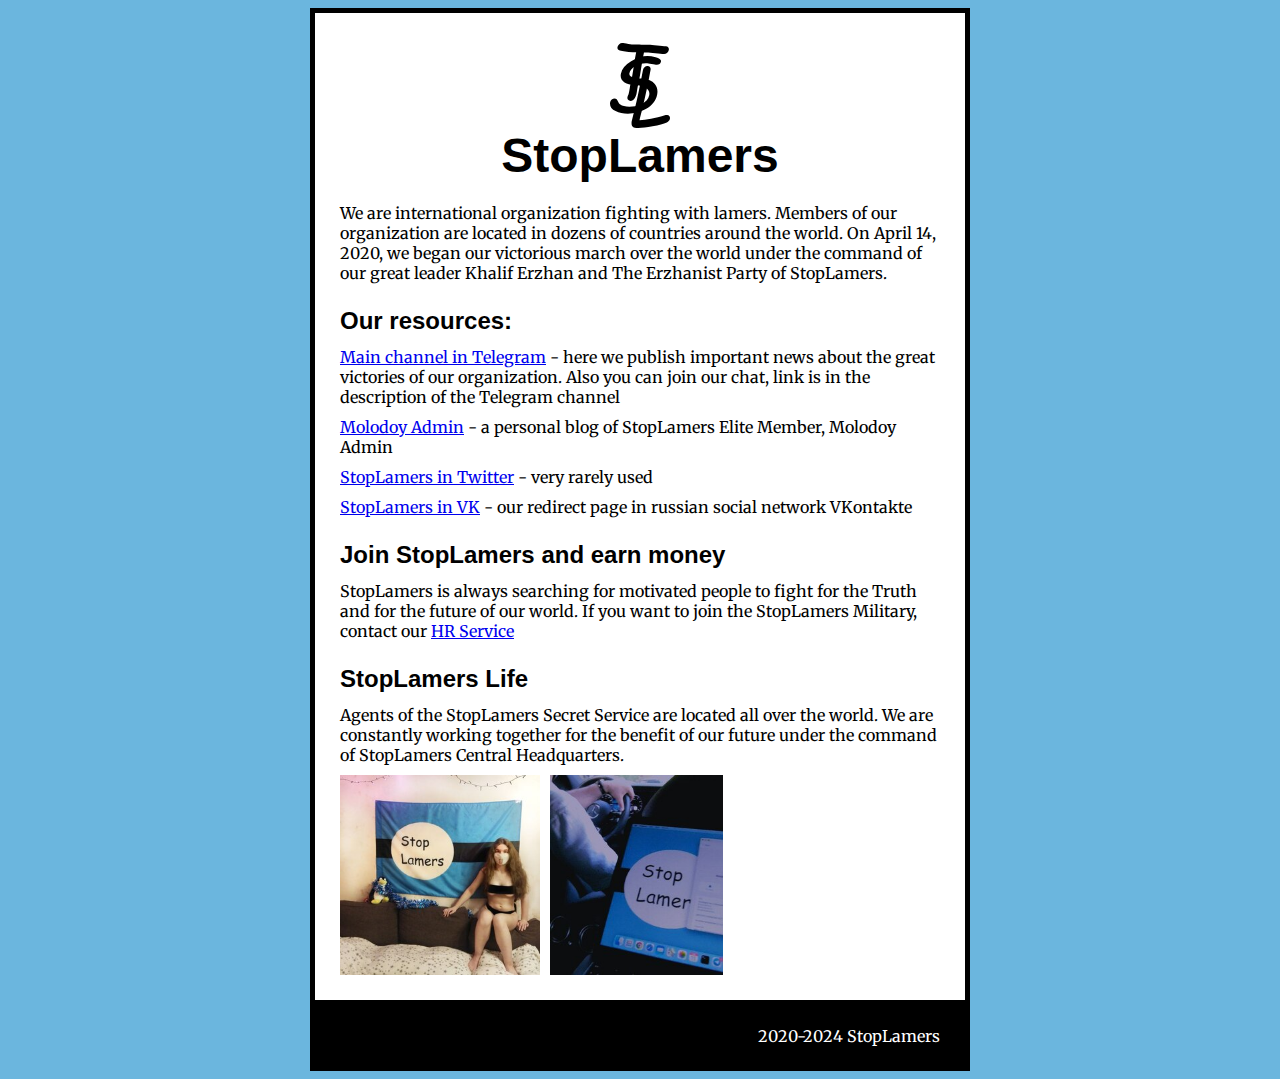
==== commit acb38430: "с" ====
--- a/index.html
+++ b/index.html
@@ -41,7 +41,7 @@
             </div>
         </div>
         <div id="footer">
-            <p>2020-2024 PMC StopLamers</p>
+            <p>2020-2024 StopLamers</p>
         </div>
         <script type="module">
             import PhotoSwipeLightbox from './photoswipe-lightbox.esm.min.js';
